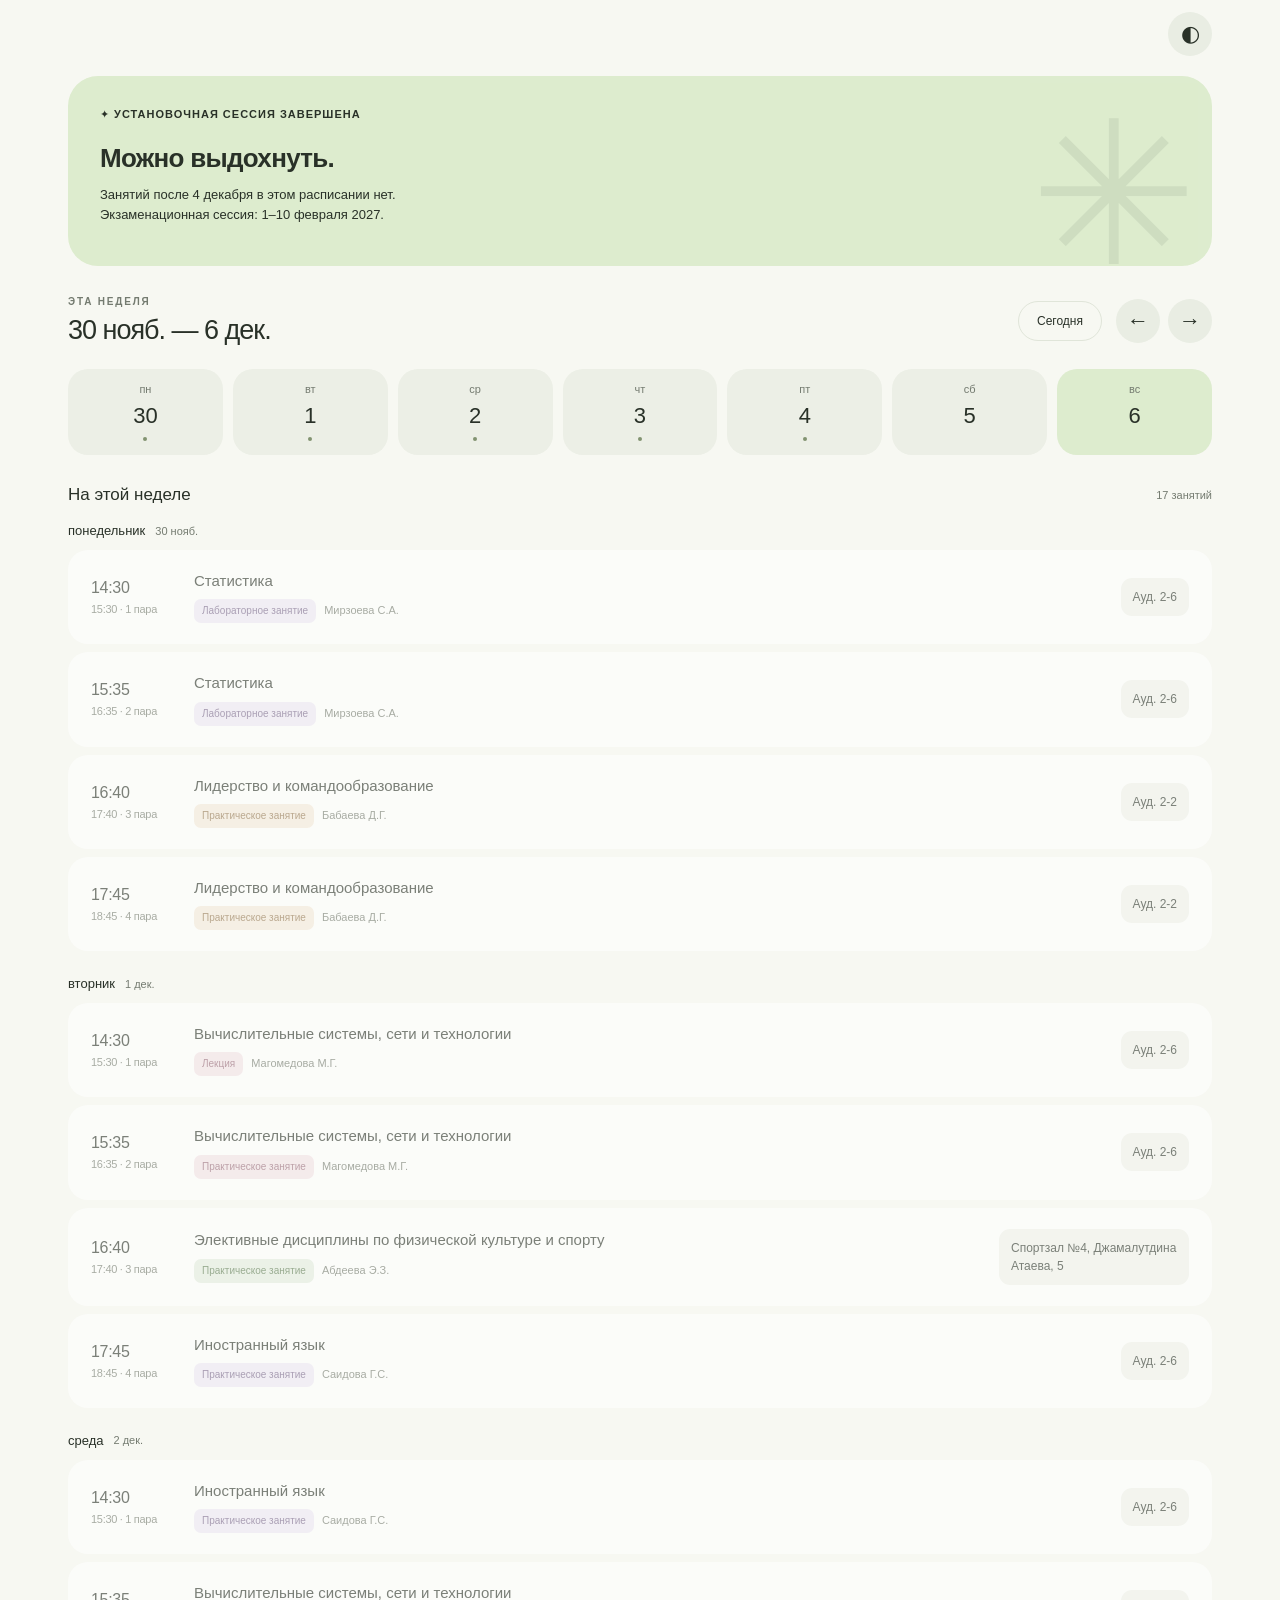
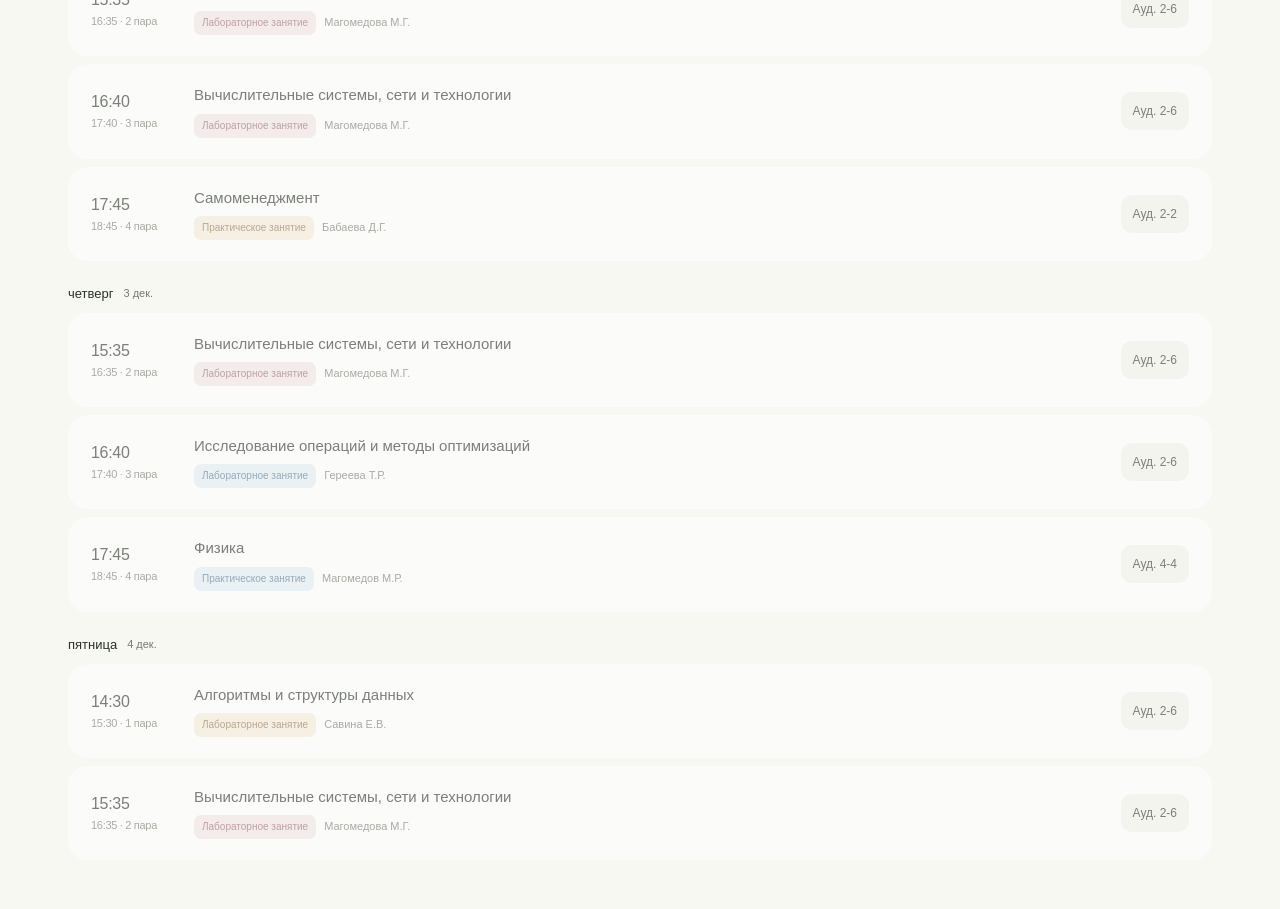
==== moi-pary.html @ 3364b8d0 "Add files via upload" ====
<!doctype html>
<html lang="ru"><head><meta charset="utf-8"><meta name="viewport" content="width=device-width, initial-scale=1"><meta name="theme-color" content="#e5eddb"><meta name="description" content="Расписание пар ДГУНХ — прикладная информатика, 2 курс"><title>Мои пары</title><style>
:root{font-family:Arial,Helvetica,sans-serif;color:#293128;background:#f7f8f2;font-synthesis:none;--surface:#fff;--muted:#747b70;--line:#e0e5d9;--green:#ddecce;--ink:#293128;--accent:#435d36}*{box-sizing:border-box}body{margin:0}button,a{-webkit-tap-highlight-color:transparent}button{font:inherit;cursor:pointer;border:0;color:inherit}button:focus-visible,a:focus-visible,summary:focus-visible{outline:3px solid #759b55;outline-offset:4px}a{color:inherit}.shell{max-width:1240px;padding:0 48px;margin:auto}header{height:105px;display:flex;align-items:center;justify-content:space-between;border-bottom:1px solid var(--line)}.brand{text-decoration:none;font-size:23px;font-weight:700;display:flex;gap:12px;align-items:center}.logo{display:grid;place-items:center;width:42px;height:42px;background:var(--green);border-radius:15px;font-size:29px}.icon{width:44px;height:44px;border-radius:50%;background:#e9ede3;font-size:22px;display:inline-grid;place-items:center}.intro{display:flex;justify-content:space-between;align-items:center;margin:50px 0 34px}.eyebrow{font-size:10px;letter-spacing:1.8px;font-weight:700;margin:0 0 15px;color:var(--muted)}h1{font-size:clamp(32px,4.3vw,54px);letter-spacing:-2.7px;margin:0;font-weight:500}h1 span{color:#819f64}.subtitle{color:var(--muted);font-size:14px;margin:15px 0 0}.semester{font-size:10px;letter-spacing:2px;border:1px solid var(--line);border-radius:50%;width:91px;height:91px;display:flex;flex-direction:column;justify-content:center;text-align:center;transform:rotate(9deg)}.semester strong{font-size:25px;letter-spacing:-1px;margin-top:4px}.overview{display:grid;grid-template-columns:1.65fr 1fr;gap:18px;margin-bottom:45px}.now{background:var(--green);padding:28px 32px;border-radius:30px;min-height:227px;position:relative;overflow:hidden}.now:after{content:'✳';position:absolute;right:14px;bottom:-45px;font-size:200px;opacity:.08;pointer-events:none}.status{display:inline-flex;align-items:center;gap:8px;font-size:11px;font-weight:bold;letter-spacing:1px}.dot{width:7px;height:7px;background:#476539;border-radius:50%;box-shadow:0 0 0 4px #47653915}.now h2{font-size:26px;line-height:1.25;max-width:85%;letter-spacing:-.7px;margin:20px 0 10px}.now p{font-size:13px;line-height:1.6;margin:0}.now .progress{height:4px;background:#47653920;border-radius:4px;margin-top:20px}.progress span{display:block;height:100%;background:#526d3e;border-radius:4px}.session{background:#ecefe6;padding:28px;border-radius:30px}.session h2{font-size:21px;letter-spacing:-.5px;margin:0 0 12px}.session p{font-size:13px;line-height:1.6;color:var(--muted)}.session a{display:flex;justify-content:space-between;font-size:12px;text-decoration:none;border-top:1px solid #d6dccf;padding-top:16px;margin-top:20px}.weekbar{display:flex;justify-content:space-between;align-items:center;margin-bottom:23px}.weekbar .eyebrow{margin-bottom:8px}.weekbar h2{font-size:27px;letter-spacing:-1px;margin:0;font-weight:500}.controls{display:flex;align-items:center;gap:8px}#today{background:transparent;border:1px solid var(--line);padding:12px 18px;border-radius:30px;font-size:12px;margin-right:6px}.weekdays{display:grid;grid-template-columns:repeat(7,1fr);gap:10px;margin-bottom:30px}.day-tab{background:#ecefe6;padding:14px 4px;border-radius:20px;display:flex;flex-direction:column;align-items:center;gap:8px;font-size:11px;color:var(--muted)}.day-tab strong{font-size:22px;color:var(--ink);font-weight:500}.day-tab.today{background:var(--green)}.day-tab.selected{outline:2px solid #7e9768;outline-offset:-2px}.day-tab i{width:4px;height:4px;border-radius:50%;background:#829371}.day-tab.empty i{opacity:0}.list-heading{display:flex;justify-content:space-between;align-items:center;margin:0 0 18px}.list-heading h3{font-size:17px;font-weight:500;margin:0}.list-heading span{font-size:11px;color:var(--muted)}.day-section{margin-bottom:25px;scroll-margin-top:20px}.day-title{display:flex;align-items:center;gap:10px;margin:0 0 12px;font-size:13px;font-weight:500}.day-title span{color:var(--muted);font-size:11px}.today-badge{background:var(--green);padding:4px 8px;border-radius:8px;color:var(--accent)!important}.lesson{display:grid;grid-template-columns:85px 1fr auto;gap:18px;align-items:center;padding:20px 22px;background:var(--surface);border-radius:20px;margin:8px 0;border:1px solid transparent}.lesson.active{border:2px solid #7b9a5b;background:#eaf2df}.time{font-size:16px;letter-spacing:-.3px}.time small{display:block;font-size:11px;color:var(--muted);margin-top:6px}.lesson h4{margin:0 0 8px;font-size:15px;line-height:1.35;font-weight:500}.meta{font-size:11px;color:var(--muted);line-height:1.6}.type{display:inline-block;background:#eee9f6;color:#78658c;padding:4px 8px;border-radius:7px;margin-right:8px;font-size:10px}.color-1 .type{background:#e3edf7;color:#557792}.color-2 .type{background:#f5eadb;color:#92744e}.color-3 .type{background:#e4eee1;color:#5c7a52}.color-4 .type{background:#f3e3e8;color:#976878}.room{font-size:12px;background:#f1f3ed;border-radius:11px;padding:10px 12px;max-width:190px;line-height:1.5}.active-tag{color:#476539;font-size:10px;font-weight:700;display:block;margin-top:7px}.past{opacity:.6}.empty-state{text-align:center;background:var(--surface);border-radius:24px;padding:45px 20px}.empty-state .symbol{font-size:45px;color:#879d71}.empty-state p{color:var(--muted);font-size:13px;line-height:1.7}.swipe-hint{text-align:center;font-size:10px;color:var(--muted);margin:30px 0}details{border-top:1px solid var(--line);padding:22px 0;font-size:12px;color:var(--muted);line-height:1.8}summary{cursor:pointer;color:var(--ink)}.bells{display:flex;flex-wrap:wrap;gap:10px;margin:20px 0}.bell{padding:8px 13px;background:#ecefe6;border-radius:12px}footer{border-top:1px solid var(--line);padding:24px 0 35px;display:flex;justify-content:space-between;font-size:10px;color:var(--muted)}.calendar{touch-action:pan-y}.schedule{animation:appear .22s ease}@keyframes appear{from{opacity:.4;transform:translateY(5px)}to{opacity:1;transform:none}}body.dark{--surface:#252b23;--muted:#acb5a5;--line:#394132;--green:#384d2d;--ink:#e1e9d9;--accent:#b7d79f;background:#1a2018;color:var(--ink)}.dark .session,.dark .day-tab,.dark .icon,.dark .bell{background:#2c3527}.dark .now h2,.dark .now p,.dark .status{color:#e1e9d9}.dark .lesson.active{background:#34472b}.dark .room{background:#343e2e}.dark .day-tab.today{background:var(--green)}@media(max-width:650px){.shell{padding:0 20px}header{height:79px}.brand{font-size:20px}.intro{margin:32px 0 25px}h1{font-size:34px;letter-spacing:-1.7px;max-width:270px}.eyebrow{font-size:8px;letter-spacing:1.2px}.subtitle{font-size:12px;line-height:1.6}.semester{display:none}.overview{grid-template-columns:1fr;margin-bottom:32px;gap:12px}.now{min-height:220px;padding:26px}.now h2{font-size:25px}.session{padding:20px 24px}.session h2{font-size:19px}.session p{display:none}.session a{margin-top:13px;padding-top:12px}.weekbar h2{font-size:22px}.controls{gap:5px}.icon{width:38px;height:38px}#today{padding:10px;font-size:11px;margin:0}.weekdays{gap:5px}.day-tab{border-radius:16px;padding:12px 0;font-size:10px}.day-tab strong{font-size:20px}.lesson{grid-template-columns:58px 1fr;gap:12px;padding:17px 14px;border-radius:18px;align-items:start}.time{font-size:14px;padding-top:2px}.lesson h4{font-size:14px}.room{grid-column:2;padding:0;background:transparent;font-size:11px;color:var(--muted);max-width:none;margin-top:-6px}.meta{font-size:10px}.type{margin-bottom:4px;font-size:9px}.list-heading h3{font-size:16px}.swipe-hint{font-size:9px}footer{display:block;line-height:2}footer span{display:block}}@media(prefers-reduced-motion:reduce){*{animation:none!important;scroll-behavior:auto!important}}


/* Compact schedule layout */
header{height:68px;justify-content:flex-end;border-bottom:0}main{padding-top:8px}.overview{grid-template-columns:1fr;margin-bottom:30px}.now{min-height:190px}.now h2{max-width:85%}details{margin-bottom:24px}@media(max-width:650px){header{height:58px}.now{min-height:190px}.overview{margin-bottom:28px}}

.overview{grid-template-columns:1.65fr 1fr}@media(max-width:650px){.overview{grid-template-columns:1fr}}
/* Keep the page background across the full viewport, including collapsed content. */
html{min-height:100%;background:#f7f8f2}body{min-height:100vh;min-height:100dvh}html:has(body.dark){background:#1a2018;color-scheme:dark}details:last-child{margin-bottom:0;padding-bottom:24px}

.session .bells{display:grid;grid-template-columns:1fr;gap:5px;margin:16px 0 0}.session .bell{padding:5px 0;background:transparent;border-radius:0;font-size:12px}.session p{margin-bottom:0}.calendar{padding-bottom:24px}@media(max-width:650px){.session .bells{grid-template-columns:repeat(2,minmax(0,1fr));gap:8px}.session p{display:block}.session .bell{font-size:11px}}

.overview{grid-template-columns:1fr}
/* Gentle motion and tactile feedback. */
body,.now,.session,.day-tab,.icon,.lesson,.room,.bell,#today{transition:background-color .3s ease,color .3s ease,border-color .25s ease,box-shadow .25s ease,opacity .2s ease,transform .2s ease}
button{transition:background-color .25s ease,transform .18s ease,box-shadow .25s ease}
button:active{transform:scale(.94)}
@media(hover:hover){.icon:hover,#today:hover{box-shadow:0 3px 12px #29312812;transform:translateY(-2px)}.day-tab:hover{transform:translateY(-3px)}.lesson:hover{transform:translateY(-2px);box-shadow:0 5px 20px #29312808}}
.schedule{animation:none;transition:opacity .13s ease,transform .13s ease}
.schedule.week-leave{opacity:0;transform:translateX(calc(var(--slide-from,24px) * -0.5))}
.schedule.week-enter{animation:week-arrive .32s cubic-bezier(.2,.7,.2,1) both}
@keyframes week-arrive{from{opacity:0;transform:translateX(var(--slide-from,24px))}to{opacity:1;transform:translateX(0)}}
.week-enter .lesson{animation:card-arrive .38s cubic-bezier(.2,.7,.2,1) both}.week-enter .lesson:nth-of-type(2){animation-delay:35ms}.week-enter .lesson:nth-of-type(3){animation-delay:65ms}.week-enter .lesson:nth-of-type(4){animation-delay:90ms}
@keyframes card-arrive{from{opacity:0;transform:translateY(8px)}to{opacity:1;transform:translateY(0)}}
@media(prefers-reduced-motion:reduce){*,*::before,*::after{animation:none!important;transition:none!important;scroll-behavior:auto!important}.schedule.week-leave{opacity:1;transform:none}}
</style></head>
<body><div class="shell"><header><button id="theme" class="icon" aria-label="Переключить тему">◐</button></header>
<main><section class="overview"><div id="now" class="now" aria-live="polite">Загружаем расписание…</div></section>
<section class="calendar" aria-label="Расписание на неделю"><div class="weekbar"><div><p class="eyebrow" id="week-label">ЭТА НЕДЕЛЯ</p><h2 id="range"></h2></div><div class="controls"><button id="today">Сегодня</button><button id="prev" class="icon" aria-label="Предыдущая неделя">←</button><button id="next" class="icon" aria-label="Следующая неделя">→</button></div></div><div id="weekdays" class="weekdays"></div><div class="list-heading"><h3>На этой неделе</h3><span id="count"></span></div><div id="schedule" class="schedule" aria-live="polite"></div></section>
</main></div><script id="schedule-data" type="application/json">{
  "title": "Прикладная информатика",
  "group": "1 группа · 2 курс",
  "institution": "ДГУНХ",
  "timezone": "Europe/Moscow",
  "startDate": "2026-11-05",
  "endDate": "2026-12-04",
  "examSession": {
    "start": "2027-02-01",
    "end": "2027-02-10",
    "note": "В PDF указан только период, расписание экзаменов отсутствует."
  },
  "notes": [
    "Аудитории двух лабораторных занятий 17 ноября не указаны в оригинале.",
    "Пустая строка 3-й пары 4 декабря не считается занятием."
  ],
  "bells": [
    {
      "pair": 0,
      "start": "13:25",
      "end": "14:25"
    },
    {
      "pair": 1,
      "start": "14:30",
      "end": "15:30"
    },
    {
      "pair": 2,
      "start": "15:35",
      "end": "16:35"
    },
    {
      "pair": 3,
      "start": "16:40",
      "end": "17:40"
    },
    {
      "pair": 4,
      "start": "17:45",
      "end": "18:45"
    }
  ],
  "lessons": [
    {
      "date": "2026-11-05",
      "pair": 1,
      "subject": "Иностранный язык",
      "teacher": "Саидова Г.С.",
      "room": "2-6",
      "type": "Практическое занятие",
      "color": 0
    },
    {
      "date": "2026-11-05",
      "pair": 2,
      "subject": "Исследование операций и методы оптимизаций",
      "teacher": "Гереева Т.Р.",
      "room": "2-6",
      "type": "Лекция",
      "color": 1
    },
    {
      "date": "2026-11-05",
      "pair": 3,
      "subject": "Исследование операций и методы оптимизаций",
      "teacher": "Гереева Т.Р.",
      "room": "2-6",
      "type": "Практическое занятие",
      "color": 1
    },
    {
      "date": "2026-11-06",
      "pair": 0,
      "subject": "Алгоритмы и структуры данных",
      "teacher": "Савина Е.В.",
      "room": "3-4",
      "type": "Лекция",
      "color": 2
    },
    {
      "date": "2026-11-06",
      "pair": 1,
      "subject": "Алгоритмы и структуры данных",
      "teacher": "Савина Е.В.",
      "room": "3-8",
      "type": "Лабораторное занятие",
      "color": 2
    },
    {
      "date": "2026-11-06",
      "pair": 2,
      "subject": "Технологии и методы программирования",
      "teacher": "Гебекова П.И.",
      "room": "2-6",
      "type": "Лекция",
      "color": 3
    },
    {
      "date": "2026-11-06",
      "pair": 3,
      "subject": "Технологии и методы программирования",
      "teacher": "Гебекова П.И.",
      "room": "2-6",
      "type": "Практическое занятие",
      "color": 3
    },
    {
      "date": "2026-11-07",
      "pair": 0,
      "subject": "Алгоритмы и структуры данных",
      "teacher": "Савина Е.В.",
      "room": "3-4",
      "type": "Лекция",
      "color": 2
    },
    {
      "date": "2026-11-07",
      "pair": 1,
      "subject": "Алгоритмы и структуры данных",
      "teacher": "Савина Е.В.",
      "room": "2-6",
      "type": "Лабораторное занятие",
      "color": 2
    },
    {
      "date": "2026-11-07",
      "pair": 2,
      "subject": "Программная инженерия",
      "teacher": "Кулибеков Н.А.",
      "room": "2-6",
      "type": "Лекция",
      "color": 4
    },
    {
      "date": "2026-11-07",
      "pair": 3,
      "subject": "Программная инженерия",
      "teacher": "Кулибеков Н.А.",
      "room": "2-6",
      "type": "Практическое занятие",
      "color": 4
    },
    {
      "date": "2026-11-09",
      "pair": 1,
      "subject": "Экономический анализ",
      "teacher": "Батырмурзаева З.М.",
      "room": "2-6",
      "type": "Лекция",
      "color": 0
    },
    {
      "date": "2026-11-09",
      "pair": 2,
      "subject": "Экономический анализ",
      "teacher": "Батырмурзаева З.М.",
      "room": "2-6",
      "type": "Практическое занятие",
      "color": 0
    },
    {
      "date": "2026-11-09",
      "pair": 3,
      "subject": "Операционные системы",
      "teacher": "Сагидулаева",
      "room": "2-6",
      "type": "Лекция",
      "color": 1
    },
    {
      "date": "2026-11-09",
      "pair": 4,
      "subject": "Лидерство и командообразование",
      "teacher": "Бабаева Д.Г.",
      "room": "2-2",
      "type": "Практическое занятие",
      "color": 2
    },
    {
      "date": "2026-11-10",
      "pair": 0,
      "subject": "Экономический анализ",
      "teacher": "Батырмурзаева З.М.",
      "room": "2-6",
      "type": "Лекция",
      "color": 0
    },
    {
      "date": "2026-11-10",
      "pair": 1,
      "subject": "Экономический анализ",
      "teacher": "Батырмурзаева З.М.",
      "room": "2-6",
      "type": "Лабораторное занятие",
      "color": 0
    },
    {
      "date": "2026-11-10",
      "pair": 2,
      "subject": "Операционные системы",
      "teacher": "Сагидулаева",
      "room": "2-6",
      "type": "Лекция",
      "color": 1
    },
    {
      "date": "2026-11-10",
      "pair": 3,
      "subject": "Операционные системы",
      "teacher": "Сагидулаева",
      "room": "2-6",
      "type": "Практическое занятие",
      "color": 1
    },
    {
      "date": "2026-11-11",
      "pair": 0,
      "subject": "Программирование на языке Python",
      "teacher": "Шихвеледова Т.А.",
      "room": "2-6",
      "type": "Лекция",
      "color": 3
    },
    {
      "date": "2026-11-11",
      "pair": 1,
      "subject": "Программирование на языке Python",
      "teacher": "Шихвеледова Т.А.",
      "room": "2-6",
      "type": "Практическое занятие",
      "color": 3
    },
    {
      "date": "2026-11-11",
      "pair": 2,
      "subject": "Вычислительные системы, сети и технологии",
      "teacher": "Магомедова М.Г.",
      "room": "2-6",
      "type": "Лекция",
      "color": 4
    },
    {
      "date": "2026-11-11",
      "pair": 3,
      "subject": "Вычислительные системы, сети и технологии",
      "teacher": "Магомедова М.Г.",
      "room": "2-6",
      "type": "Практическое занятие",
      "color": 4
    },
    {
      "date": "2026-11-12",
      "pair": 0,
      "subject": "Безопасность жизнедеятельности",
      "teacher": "Дагиров А.А.",
      "room": "2-9",
      "type": "Лекция",
      "color": 0
    },
    {
      "date": "2026-11-12",
      "pair": 1,
      "subject": "Безопасность жизнедеятельности",
      "teacher": "Дагиров А.А.",
      "room": "2-9",
      "type": "Практическое занятие",
      "color": 0
    },
    {
      "date": "2026-11-12",
      "pair": 2,
      "subject": "Исследование операций и методы оптимизаций",
      "teacher": "Гереева Т.Р.",
      "room": "2-6",
      "type": "Лекция",
      "color": 1
    },
    {
      "date": "2026-11-12",
      "pair": 3,
      "subject": "Исследование операций и методы оптимизаций",
      "teacher": "Гереева Т.Р.",
      "room": "2-6",
      "type": "Практическое занятие",
      "color": 1
    },
    {
      "date": "2026-11-13",
      "pair": 1,
      "subject": "Технологии и методы программирования",
      "teacher": "Гебекова П.И.",
      "room": "2-6",
      "type": "Лекция",
      "color": 3
    },
    {
      "date": "2026-11-13",
      "pair": 2,
      "subject": "Технологии и методы программирования",
      "teacher": "Гебекова П.И.",
      "room": "2-6",
      "type": "Практическое занятие",
      "color": 3
    },
    {
      "date": "2026-11-13",
      "pair": 3,
      "subject": "Иностранный язык",
      "teacher": "Саидова Г.С.",
      "room": "2-6",
      "type": "Практическое занятие",
      "color": 0
    },
    {
      "date": "2026-11-13",
      "pair": 4,
      "subject": "Физика",
      "teacher": "Магомедов М.Р.",
      "room": "4-4",
      "type": "Лекция",
      "color": 1
    },
    {
      "date": "2026-11-14",
      "pair": 1,
      "subject": "Самоменеджмент",
      "teacher": "Бабаева Д.Г.",
      "room": "2-2",
      "type": "Лекция",
      "color": 2
    },
    {
      "date": "2026-11-14",
      "pair": 2,
      "subject": "Программная инженерия",
      "teacher": "Кулибеков Н.А.",
      "room": "2-6",
      "type": "Лабораторное занятие",
      "color": 4
    },
    {
      "date": "2026-11-14",
      "pair": 3,
      "subject": "Программная инженерия",
      "teacher": "Кулибеков Н.А.",
      "room": "2-6",
      "type": "Лекция",
      "color": 4
    },
    {
      "date": "2026-11-14",
      "pair": 4,
      "subject": "Самоменеджмент",
      "teacher": "Бабаева Д.Г.",
      "room": "2-2",
      "type": "Практическое занятие",
      "color": 2
    },
    {
      "date": "2026-11-16",
      "pair": 0,
      "subject": "Лидерство и командообразование",
      "teacher": "Бабаева Д.Г.",
      "room": "2-2",
      "type": "Лекция",
      "color": 2
    },
    {
      "date": "2026-11-16",
      "pair": 1,
      "subject": "Операционные системы",
      "teacher": "Сагидулаева",
      "room": "2-6",
      "type": "Практическое занятие",
      "color": 1
    },
    {
      "date": "2026-11-16",
      "pair": 2,
      "subject": "Операционные системы",
      "teacher": "Сагидулаева",
      "room": "2-6",
      "type": "Лекция",
      "color": 1
    },
    {
      "date": "2026-11-16",
      "pair": 3,
      "subject": "Элективные дисциплины по физической культуре и спорту",
      "teacher": "Абдеева Э.З.",
      "room": "Спортзал №4, Джамалутдина Атаева, 5",
      "type": "Практическое занятие",
      "color": 3
    },
    {
      "date": "2026-11-17",
      "pair": 1,
      "subject": "Управление информационными системами",
      "teacher": "Сагидулаева",
      "room": null,
      "type": "Лабораторное занятие",
      "color": 4
    },
    {
      "date": "2026-11-17",
      "pair": 2,
      "subject": "Управление информационными системами",
      "teacher": "Сагидулаева",
      "room": null,
      "type": "Лабораторное занятие",
      "color": 4
    },
    {
      "date": "2026-11-17",
      "pair": 3,
      "subject": "Элективные дисциплины по физической культуре и спорту",
      "teacher": "Абдеева Э.З.",
      "room": "Спортзал №4, Джамалутдина Атаева, 5",
      "type": "Практическое занятие",
      "color": 3
    },
    {
      "date": "2026-11-18",
      "pair": 1,
      "subject": "Управление информационными системами",
      "teacher": "Сагидулаева",
      "room": "2-6",
      "type": "Практическое занятие",
      "color": 4
    },
    {
      "date": "2026-11-18",
      "pair": 2,
      "subject": "Безопасность жизнедеятельности",
      "teacher": "Дагиров А.А.",
      "room": "2-9",
      "type": "Лекция",
      "color": 0
    },
    {
      "date": "2026-11-18",
      "pair": 3,
      "subject": "Безопасность жизнедеятельности",
      "teacher": "Дагиров А.А.",
      "room": "2-9",
      "type": "Практическое занятие",
      "color": 0
    },
    {
      "date": "2026-11-18",
      "pair": 4,
      "subject": "Физика",
      "teacher": "Магомедов М.Р.",
      "room": "4-4",
      "type": "Практическое занятие",
      "color": 1
    },
    {
      "date": "2026-11-19",
      "pair": 0,
      "subject": "Программирование на языке Python",
      "teacher": "Шихвеледова Т.А.",
      "room": "2-6",
      "type": "Лабораторное занятие",
      "color": 3
    },
    {
      "date": "2026-11-19",
      "pair": 1,
      "subject": "Программирование на языке Python",
      "teacher": "Шихвеледова Т.А.",
      "room": "2-6",
      "type": "Лабораторное занятие",
      "color": 3
    },
    {
      "date": "2026-11-19",
      "pair": 2,
      "subject": "Исследование операций и методы оптимизаций",
      "teacher": "Гереева Т.Р.",
      "room": "2-6",
      "type": "Лекция",
      "color": 1
    },
    {
      "date": "2026-11-19",
      "pair": 3,
      "subject": "Исследование операций и методы оптимизаций",
      "teacher": "Гереева Т.Р.",
      "room": "2-6",
      "type": "Практическое занятие",
      "color": 1
    },
    {
      "date": "2026-11-20",
      "pair": 2,
      "subject": "Безопасность жизнедеятельности",
      "teacher": "Дагиров А.А.",
      "room": "2-9",
      "type": "Практическое занятие",
      "color": 0
    },
    {
      "date": "2026-11-20",
      "pair": 3,
      "subject": "Технологии и методы программирования",
      "teacher": "Гебекова П.И.",
      "room": "2-6",
      "type": "Лабораторное занятие",
      "color": 3
    },
    {
      "date": "2026-11-20",
      "pair": 4,
      "subject": "Физика",
      "teacher": "Магомедов М.Р.",
      "room": "4-4",
      "type": "Лекция",
      "color": 1
    },
    {
      "date": "2026-11-21",
      "pair": 0,
      "subject": "Лидерство и командообразование",
      "teacher": "Бабаева Д.Г.",
      "room": "2-2",
      "type": "Лекция",
      "color": 2
    },
    {
      "date": "2026-11-21",
      "pair": 1,
      "subject": "Лидерство и командообразование",
      "teacher": "Бабаева Д.Г.",
      "room": "2-2",
      "type": "Практическое занятие",
      "color": 2
    },
    {
      "date": "2026-11-21",
      "pair": 2,
      "subject": "Программная инженерия",
      "teacher": "Кулибеков Н.А.",
      "room": "2-6",
      "type": "Лекция",
      "color": 4
    },
    {
      "date": "2026-11-21",
      "pair": 3,
      "subject": "Программная инженерия",
      "teacher": "Кулибеков Н.А.",
      "room": "2-6",
      "type": "Лабораторное занятие",
      "color": 4
    },
    {
      "date": "2026-11-23",
      "pair": 1,
      "subject": "Статистика",
      "teacher": "Мирзоева С.А.",
      "room": "2-6",
      "type": "Лекция",
      "color": 0
    },
    {
      "date": "2026-11-23",
      "pair": 2,
      "subject": "Статистика",
      "teacher": "Мирзоева С.А.",
      "room": "2-6",
      "type": "Практическое занятие",
      "color": 0
    },
    {
      "date": "2026-11-23",
      "pair": 3,
      "subject": "Управление информационными системами",
      "teacher": "Сагидулаева",
      "room": "2-6",
      "type": "Лекция",
      "color": 4
    },
    {
      "date": "2026-11-23",
      "pair": 4,
      "subject": "Самоменеджмент",
      "teacher": "Бабаева Д.Г.",
      "room": "2-2",
      "type": "Практическое занятие",
      "color": 2
    },
    {
      "date": "2026-11-24",
      "pair": 1,
      "subject": "Вычислительные системы, сети и технологии",
      "teacher": "Магомедова М.Г.",
      "room": "2-6",
      "type": "Практическое занятие",
      "color": 4
    },
    {
      "date": "2026-11-24",
      "pair": 2,
      "subject": "Управление информационными системами",
      "teacher": "Сагидулаева",
      "room": "2-6",
      "type": "Лекция",
      "color": 4
    },
    {
      "date": "2026-11-24",
      "pair": 3,
      "subject": "Управление информационными системами",
      "teacher": "Сагидулаева",
      "room": "2-6",
      "type": "Практическое занятие",
      "color": 4
    },
    {
      "date": "2026-11-25",
      "pair": 0,
      "subject": "Операционные системы",
      "teacher": "Сагидулаева",
      "room": "2-6",
      "type": "Лабораторное занятие",
      "color": 1
    },
    {
      "date": "2026-11-25",
      "pair": 1,
      "subject": "Операционные системы",
      "teacher": "Сагидулаева",
      "room": "2-6",
      "type": "Лабораторное занятие",
      "color": 1
    },
    {
      "date": "2026-11-25",
      "pair": 2,
      "subject": "Вычислительные системы, сети и технологии",
      "teacher": "Магомедова М.Г.",
      "room": "2-6",
      "type": "Лекция",
      "color": 4
    },
    {
      "date": "2026-11-25",
      "pair": 3,
      "subject": "Вычислительные системы, сети и технологии",
      "teacher": "Магомедова М.Г.",
      "room": "2-6",
      "type": "Практическое занятие",
      "color": 4
    },
    {
      "date": "2026-11-26",
      "pair": 2,
      "subject": "Исследование операций и методы оптимизаций",
      "teacher": "Гереева Т.Р.",
      "room": "2-6",
      "type": "Лабораторное занятие",
      "color": 1
    },
    {
      "date": "2026-11-26",
      "pair": 3,
      "subject": "Исследование операций и методы оптимизаций",
      "teacher": "Гереева Т.Р.",
      "room": "2-6",
      "type": "Лабораторное занятие",
      "color": 1
    },
    {
      "date": "2026-11-26",
      "pair": 4,
      "subject": "Вычислительные системы, сети и технологии",
      "teacher": "Магомедова М.Г.",
      "room": "2-6",
      "type": "Практическое занятие",
      "color": 4
    },
    {
      "date": "2026-11-27",
      "pair": 1,
      "subject": "Технологии и методы программирования",
      "teacher": "Гебекова П.И.",
      "room": "2-6",
      "type": "Лабораторное занятие",
      "color": 3
    },
    {
      "date": "2026-11-27",
      "pair": 2,
      "subject": "Вычислительные системы, сети и технологии",
      "teacher": "Магомедова М.Г.",
      "room": "2-6",
      "type": "Практическое занятие",
      "color": 4
    },
    {
      "date": "2026-11-27",
      "pair": 3,
      "subject": "Вычислительные системы, сети и технологии",
      "teacher": "Магомедова М.Г.",
      "room": "2-6",
      "type": "Лабораторное занятие",
      "color": 4
    },
    {
      "date": "2026-11-28",
      "pair": 0,
      "subject": "Самоменеджмент",
      "teacher": "Бабаева Д.Г.",
      "room": "2-2",
      "type": "Лекция",
      "color": 2
    },
    {
      "date": "2026-11-28",
      "pair": 1,
      "subject": "Самоменеджмент",
      "teacher": "Бабаева Д.Г.",
      "room": "2-2",
      "type": "Практическое занятие",
      "color": 2
    },
    {
      "date": "2026-11-28",
      "pair": 2,
      "subject": "Иностранный язык",
      "teacher": "Саидова Г.С.",
      "room": "2-6",
      "type": "Практическое занятие",
      "color": 0
    },
    {
      "date": "2026-11-28",
      "pair": 3,
      "subject": "Иностранный язык",
      "teacher": "Саидова Г.С.",
      "room": "2-6",
      "type": "Практическое занятие",
      "color": 0
    },
    {
      "date": "2026-11-30",
      "pair": 1,
      "subject": "Статистика",
      "teacher": "Мирзоева С.А.",
      "room": "2-6",
      "type": "Лабораторное занятие",
      "color": 0
    },
    {
      "date": "2026-11-30",
      "pair": 2,
      "subject": "Статистика",
      "teacher": "Мирзоева С.А.",
      "room": "2-6",
      "type": "Лабораторное занятие",
      "color": 0
    },
    {
      "date": "2026-11-30",
      "pair": 3,
      "subject": "Лидерство и командообразование",
      "teacher": "Бабаева Д.Г.",
      "room": "2-2",
      "type": "Практическое занятие",
      "color": 2
    },
    {
      "date": "2026-11-30",
      "pair": 4,
      "subject": "Лидерство и командообразование",
      "teacher": "Бабаева Д.Г.",
      "room": "2-2",
      "type": "Практическое занятие",
      "color": 2
    },
    {
      "date": "2026-12-01",
      "pair": 1,
      "subject": "Вычислительные системы, сети и технологии",
      "teacher": "Магомедова М.Г.",
      "room": "2-6",
      "type": "Лекция",
      "color": 4
    },
    {
      "date": "2026-12-01",
      "pair": 2,
      "subject": "Вычислительные системы, сети и технологии",
      "teacher": "Магомедова М.Г.",
      "room": "2-6",
      "type": "Практическое занятие",
      "color": 4
    },
    {
      "date": "2026-12-01",
      "pair": 3,
      "subject": "Элективные дисциплины по физической культуре и спорту",
      "teacher": "Абдеева Э.З.",
      "room": "Спортзал №4, Джамалутдина Атаева, 5",
      "type": "Практическое занятие",
      "color": 3
    },
    {
      "date": "2026-12-01",
      "pair": 4,
      "subject": "Иностранный язык",
      "teacher": "Саидова Г.С.",
      "room": "2-6",
      "type": "Практическое занятие",
      "color": 0
    },
    {
      "date": "2026-12-02",
      "pair": 1,
      "subject": "Иностранный язык",
      "teacher": "Саидова Г.С.",
      "room": "2-6",
      "type": "Практическое занятие",
      "color": 0
    },
    {
      "date": "2026-12-02",
      "pair": 2,
      "subject": "Вычислительные системы, сети и технологии",
      "teacher": "Магомедова М.Г.",
      "room": "2-6",
      "type": "Лабораторное занятие",
      "color": 4
    },
    {
      "date": "2026-12-02",
      "pair": 3,
      "subject": "Вычислительные системы, сети и технологии",
      "teacher": "Магомедова М.Г.",
      "room": "2-6",
      "type": "Лабораторное занятие",
      "color": 4
    },
    {
      "date": "2026-12-02",
      "pair": 4,
      "subject": "Самоменеджмент",
      "teacher": "Бабаева Д.Г.",
      "room": "2-2",
      "type": "Практическое занятие",
      "color": 2
    },
    {
      "date": "2026-12-03",
      "pair": 2,
      "subject": "Вычислительные системы, сети и технологии",
      "teacher": "Магомедова М.Г.",
      "room": "2-6",
      "type": "Лабораторное занятие",
      "color": 4
    },
    {
      "date": "2026-12-03",
      "pair": 3,
      "subject": "Исследование операций и методы оптимизаций",
      "teacher": "Гереева Т.Р.",
      "room": "2-6",
      "type": "Лабораторное занятие",
      "color": 1
    },
    {
      "date": "2026-12-03",
      "pair": 4,
      "subject": "Физика",
      "teacher": "Магомедов М.Р.",
      "room": "4-4",
      "type": "Практическое занятие",
      "color": 1
    },
    {
      "date": "2026-12-04",
      "pair": 1,
      "subject": "Алгоритмы и структуры данных",
      "teacher": "Савина Е.В.",
      "room": "2-6",
      "type": "Лабораторное занятие",
      "color": 2
    },
    {
      "date": "2026-12-04",
      "pair": 2,
      "subject": "Вычислительные системы, сети и технологии",
      "teacher": "Магомедова М.Г.",
      "room": "2-6",
      "type": "Лабораторное занятие",
      "color": 4
    }
  ]
}
</script><script>const key = d => `${d.getFullYear()}-${String(d.getMonth()+1).padStart(2,'0')}-${String(d.getDate()).padStart(2,'0')}`;
const date = s => new Date(`${s}T12:00:00`);
function monday(d){const x=new Date(d);x.setHours(12,0,0,0);x.setDate(x.getDate()-((x.getDay()+6)%7));return x;}
function addDays(d,n){const x=new Date(d);x.setDate(x.getDate()+n);return x;}
function moscowNow(now=new Date()){const p=Object.fromEntries(new Intl.DateTimeFormat('en-CA',{timeZone:'Europe/Moscow',year:'numeric',month:'2-digit',day:'2-digit',hour:'2-digit',minute:'2-digit',hourCycle:'h23'}).formatToParts(now).map(p=>[p.type,p.value]));return {day:`${p.year}-${p.month}-${p.day}`,minutes:+p.hour*60 + +p.minute};}
const minutes = s => {const [h,m]=s.split(':').map(Number);return h*60+m;};
function currentState(data,now){const today=data.lessons.filter(l=>l.date===now.day);const active=today.find(l=>now.minutes>=minutes(data.bells[l.pair].start)&&now.minutes<minutes(data.bells[l.pair].end));const next=data.lessons.find(l=>l.date>now.day||(l.date===now.day&&minutes(data.bells[l.pair].start)>now.minutes));return {active,next};}

const $=s=>document.querySelector(s);
let data,week=monday(date(moscowNow().day)),selected=null;
const format=(d,opts)=>new Intl.DateTimeFormat('ru-RU',opts).format(d);
const short=d=>format(d,{day:'numeric',month:'short'}).replace(' г.','');
const esc=s=>String(s??'').replace(/[&<>"']/g,c=>({'&':'&amp;','<':'&lt;','>':'&gt;','"':'&quot;',"'":'&#39;'}[c]));
function renderNow(){const now=moscowNow(),{active,next}=currentState(data,now);let html;
 if(active){const bell=data.bells[active.pair],left=minutes(bell.end)-now.minutes;html=`<div class="status"><i class="dot"></i> СЕЙЧАС · ${active.pair} ПАРА</div><h2>${esc(active.subject)}</h2><p>${esc(active.room?`Ауд. ${active.room}`:'Аудитория не указана')} · ${bell.start}–${bell.end}<br>До конца ${left} мин.</p><div class="progress"><span style="width:${(60-left)/60*100}%"></span></div>`;}
 else if(next){const bell=data.bells[next.pair],same=next.date===now.day;html=`<div class="status"><i class="dot"></i> ${same?'СЛЕДУЮЩАЯ ПАРА':'БЛИЖАЙШЕЕ ЗАНЯТИЕ'}</div><h2>${esc(next.subject)}</h2><p>${same?`Через ${minutes(bell.start)-now.minutes} мин.`:short(date(next.date))} · ${bell.start}–${bell.end}<br>${esc(next.room?`Ауд. ${next.room}`:'Аудитория не указана')}</p>`;}
 else html='<div class="status">✦ УСТАНОВОЧНАЯ СЕССИЯ ЗАВЕРШЕНА</div><h2>Можно выдохнуть.</h2><p>Занятий после 4 декабря в этом расписании нет.<br>Экзаменационная сессия: 1–10 февраля 2027.</p>';
 $('#now').innerHTML=html;
}
function render(){const now=moscowNow(),end=addDays(week,6),weekKey=key(week),current=key(monday(date(now.day))),items=data.lessons.filter(l=>l.date>=weekKey&&l.date<=key(end));
 $('#range').textContent=`${short(week)} — ${short(end)}`;
 $('#week-label').textContent=weekKey===current?'ЭТА НЕДЕЛЯ':`${week.getFullYear()} · ${weekKey<current?'ПРОШЕДШАЯ НЕДЕЛЯ':'СЛЕДУЮЩИЕ НЕДЕЛИ'}`;
 $('#count').textContent=`${items.length} ${items.length%10===1&&items.length%100!==11?'занятие':items.length%10>=2&&items.length%10<=4&&!(items.length%100>=12&&items.length%100<=14)?'занятия':'занятий'}`;
 $('#weekdays').innerHTML=Array.from({length:7},(_,i)=>{const d=addDays(week,i),k=key(d);return `<button class="day-tab ${k===now.day?'today':''} ${selected===k?'selected':''} ${items.some(l=>l.date===k)?'':'empty'}" data-day="${k}" aria-label="${format(d,{weekday:'long',day:'numeric',month:'long'})}" aria-pressed="${selected===k}">${format(d,{weekday:'short'})}<strong>${d.getDate()}</strong><i></i></button>`;}).join('');
 const visible=selected?items.filter(l=>l.date===selected):items;
 if(!visible.length){const outside=key(end)<data.startDate||weekKey>data.endDate;$('#schedule').innerHTML=`<div class="empty-state"><div class="symbol">✳</div><h3>${outside?'Здесь пока нет расписания':selected?'День без пар':'Неделя без пар'}</h3><p>${outside?'В файле есть занятия с 5 ноября по 4 декабря 2026.':'Можно отдохнуть и заняться своими делами.'}</p>${outside?'<button id="session-jump" class="icon" aria-label="К началу сессии">↗</button>':''}</div>`;$('#session-jump')?.addEventListener('click',()=>{week=monday(date(data.startDate));selected=null;render();});}
 else $('#schedule').innerHTML=[...new Set(visible.map(l=>l.date))].map(day=>`<section class="day-section" id="day-${day}"><h3 class="day-title">${format(date(day),{weekday:'long'})}<span>${short(date(day))}</span>${day===now.day?'<span class="today-badge">Сегодня</span>':''}</h3>${visible.filter(l=>l.date===day).map(l=>{const b=data.bells[l.pair],active=day===now.day&&now.minutes>=minutes(b.start)&&now.minutes<minutes(b.end),past=day<now.day||(day===now.day&&now.minutes>=minutes(b.end));return `<article class="lesson color-${l.color} ${active?'active':past?'past':''}" ${active?'aria-current="true"':''}><div class="time">${b.start}<small>${b.end} · ${l.pair} пара</small></div><div><h4>${esc(l.subject)}</h4><div class="meta"><span class="type">${esc(l.type)}</span>${esc(l.teacher)}</div>${active?'<span class="active-tag">● ИДЁТ СЕЙЧАС</span>':''}</div><div class="room">${esc(l.room?(/Спортзал/.test(l.room)?l.room:`Ауд. ${l.room}`):'Аудитория не указана')}</div></article>`;}).join('')}</section>`).join('');
 document.querySelectorAll('[data-day]').forEach(b=>b.addEventListener('click',()=>{selected=selected===b.dataset.day?null:b.dataset.day;render();}));
 renderNow();
}
let weekTransition;
function move(n){
 clearTimeout(weekTransition);
 const list=$('#schedule');
 list.classList.remove('week-enter');
 list.style.setProperty('--slide-from',n>0?'24px':'-24px');
 list.classList.add('week-leave');
 weekTransition=setTimeout(()=>{
  week=addDays(week,n*7);selected=null;render();
  list.classList.remove('week-leave');
  list.classList.add('week-enter');
 },matchMedia('(prefers-reduced-motion: reduce)').matches?0:130);
}
$('#prev').onclick=()=>move(-1);$('#next').onclick=()=>move(1);$('#today').onclick=()=>{week=monday(date(moscowNow().day));selected=null;render();};
let touch;
$('.calendar').addEventListener('touchstart',e=>{if(e.touches.length===1)touch={x:e.touches[0].clientX,y:e.touches[0].clientY};},{passive:true});
$('.calendar').addEventListener('touchend',e=>{if(!touch)return;const dx=e.changedTouches[0].clientX-touch.x,dy=e.changedTouches[0].clientY-touch.y;if(Math.abs(dx)>65&&Math.abs(dx)>Math.abs(dy)*1.5)move(dx<0?1:-1);touch=null;},{passive:true});
document.addEventListener('keydown',e=>{if(/INPUT|TEXTAREA|SELECT/.test(e.target.tagName))return;if(e.key==='ArrowLeft')move(-1);if(e.key==='ArrowRight')move(1);});
try{document.body.classList.toggle('dark',localStorage.getItem('theme')==='dark');}catch{}
$('#theme').onclick=()=>{document.body.classList.toggle('dark');try{localStorage.setItem('theme',document.body.classList.contains('dark')?'dark':'light');}catch{}};

function loadData(value){
 if(!value || !Array.isArray(value.lessons) || !Array.isArray(value.bells) || value.bells.length!==5) throw new Error('Неверный формат расписания');
 for(const l of value.lessons){if(!/^\d{4}-\d{2}-\d{2}$/.test(l.date)||!Number.isInteger(l.pair)||!value.bells[l.pair]||typeof l.subject!=='string')throw new Error('Некорректное занятие');}
 for(const b of value.bells){if(!/^\d{2}:\d{2}$/.test(b.start)||!/^\d{2}:\d{2}$/.test(b.end))throw new Error('Некорректное время');}
 data=value;
 render();
}
(async()=>{
 try{
  let value=JSON.parse($('#schedule-data').textContent);
  if(location.protocol!=='file:'){try{const r=await fetch('./schedule.json');if(r.ok)value=await r.json();}catch{}}
  loadData(value);setInterval(()=>{if(data)render();},30000);
 }catch(e){$('#now').textContent='Не удалось прочитать расписание. Обновите страницу.';}
})();
</script></body></html>
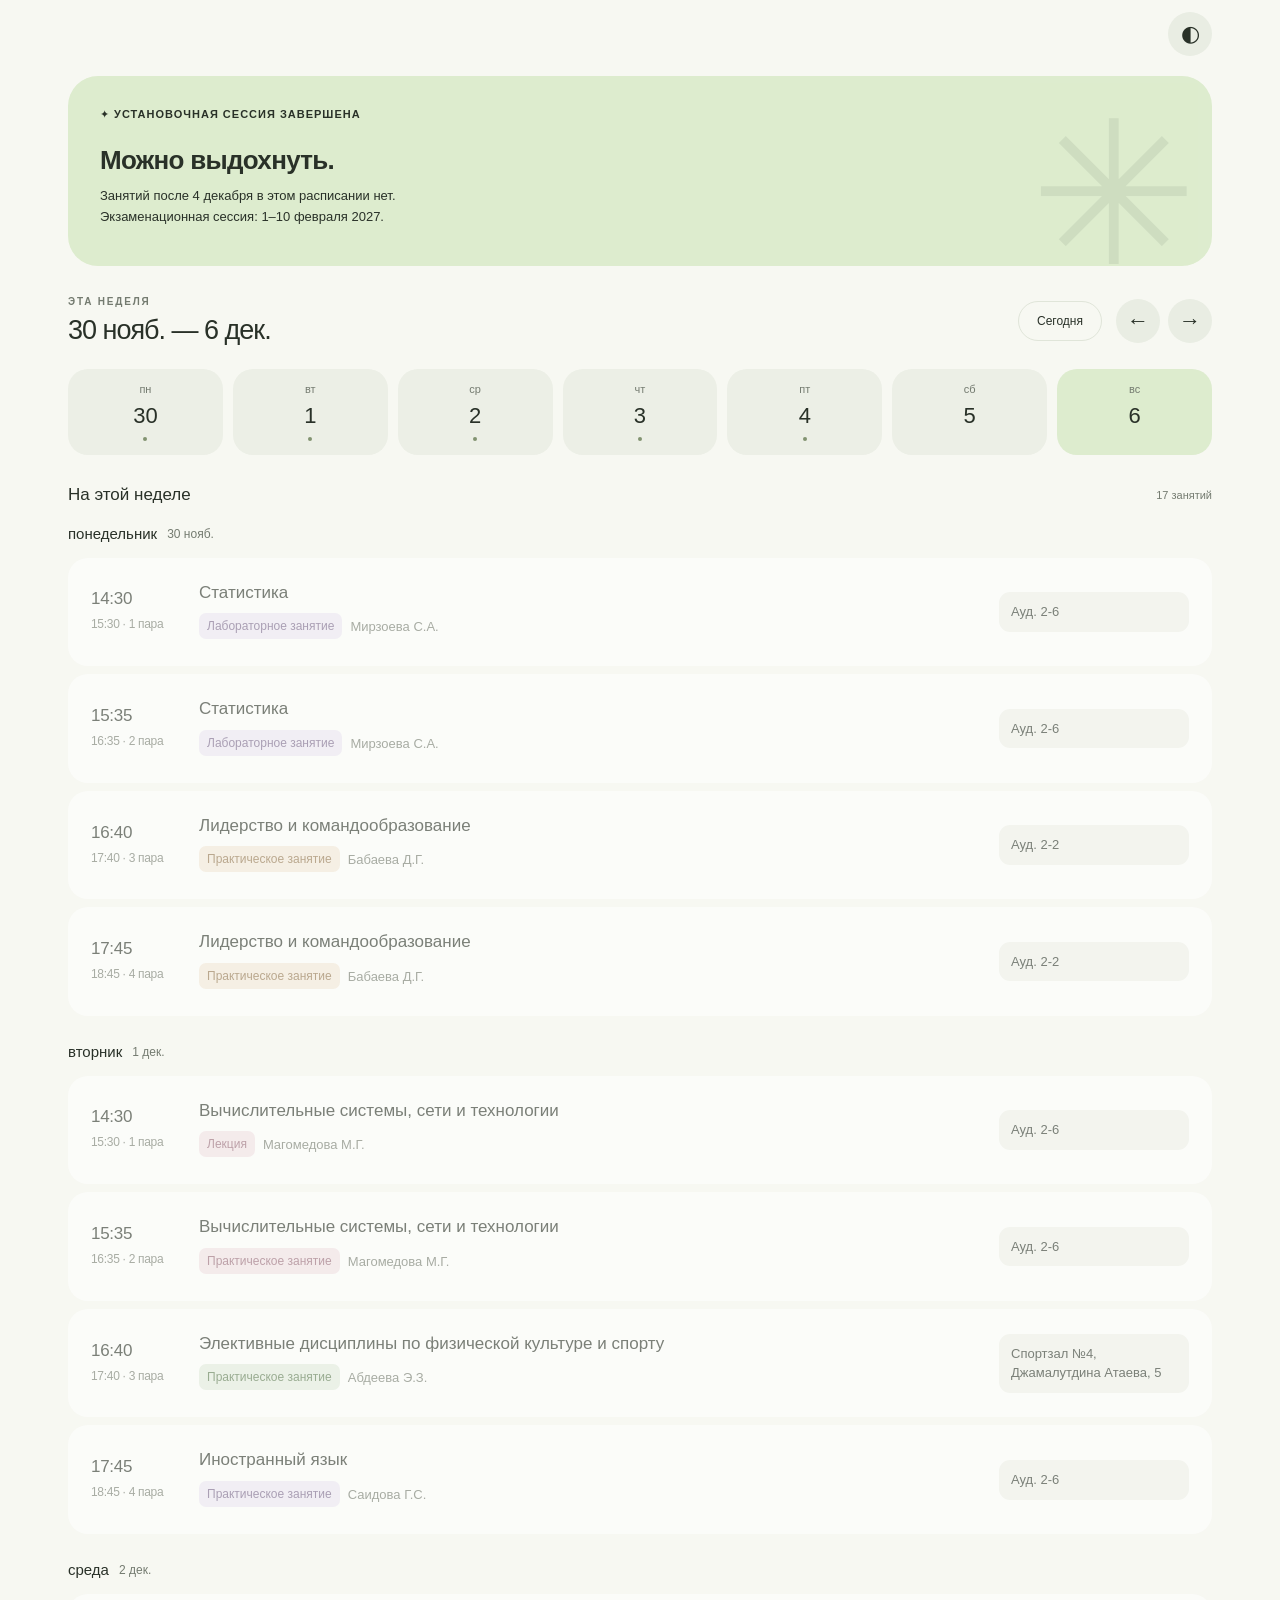
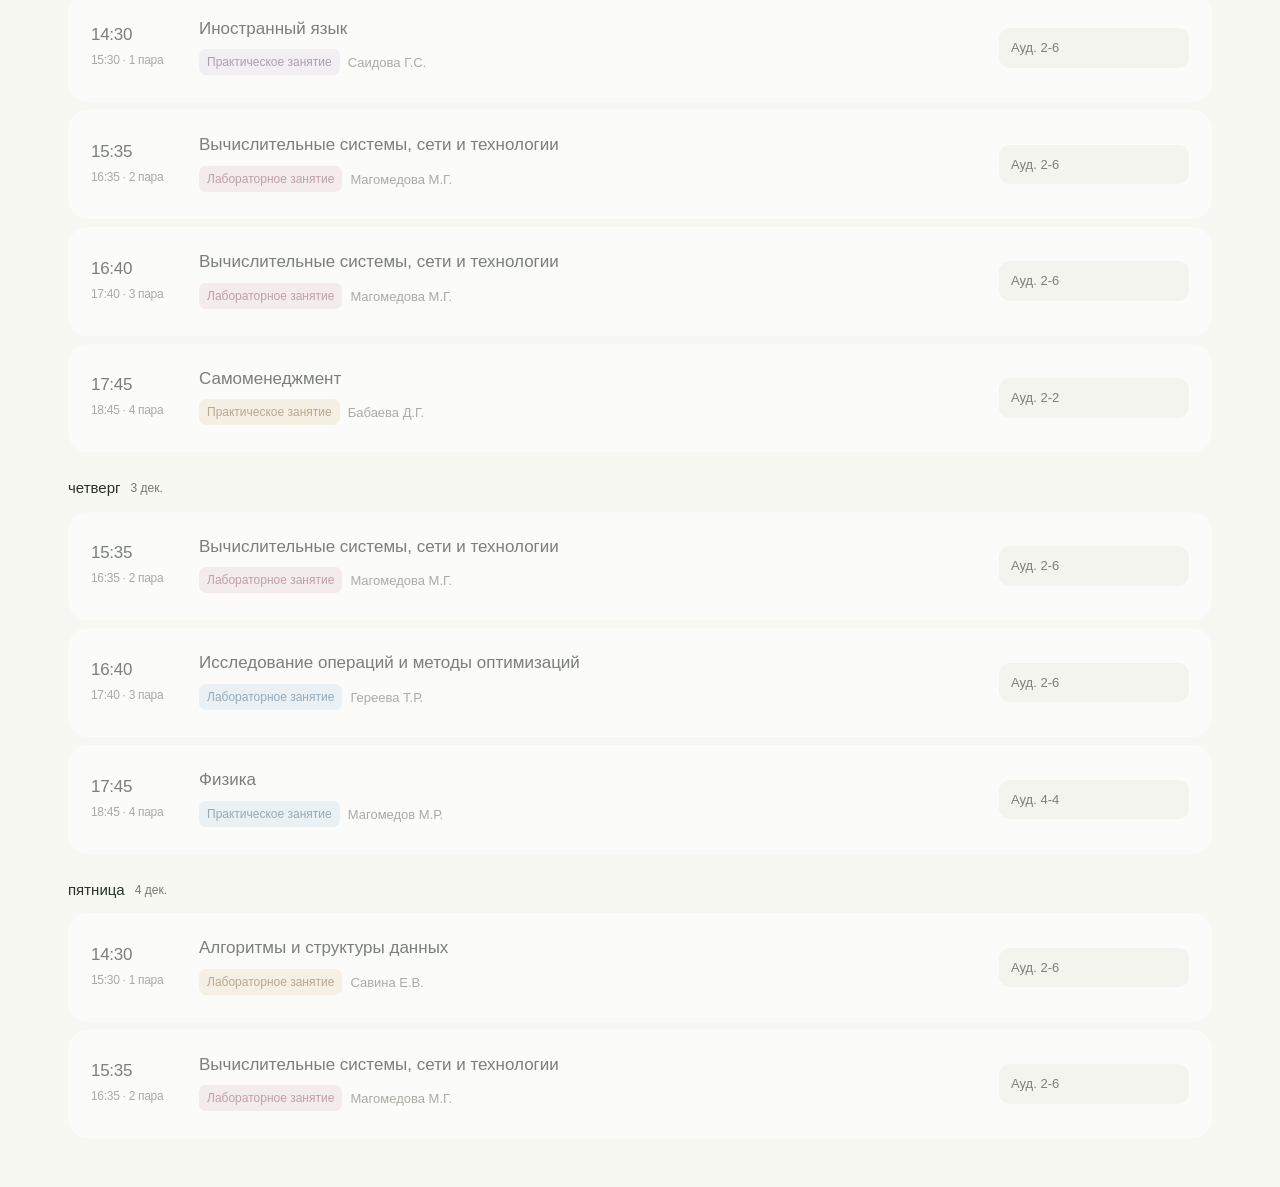
==== commit a2c50f42: "Add files via upload" ====
--- a/moi-pary.html
+++ b/moi-pary.html
@@ -25,6 +25,13 @@
 .week-enter .lesson{animation:card-arrive .38s cubic-bezier(.2,.7,.2,1) both}.week-enter .lesson:nth-of-type(2){animation-delay:35ms}.week-enter .lesson:nth-of-type(3){animation-delay:65ms}.week-enter .lesson:nth-of-type(4){animation-delay:90ms}
 @keyframes card-arrive{from{opacity:0;transform:translateY(8px)}to{opacity:1;transform:translateY(0)}}
 @media(prefers-reduced-motion:reduce){*,*::before,*::after{animation:none!important;transition:none!important;scroll-behavior:auto!important}.schedule.week-leave{opacity:1;transform:none}}
+/* Readable text and safe wrapping on narrow screens. */
+.shell,.calendar,.overview,.weekbar,.weekbar>div,.lesson>div{min-width:0}
+.weekbar{gap:16px;flex-wrap:wrap}.controls{flex-shrink:0}.weekdays{grid-template-columns:repeat(7,minmax(0,1fr))}
+.lesson{grid-template-columns:90px minmax(0,1fr) minmax(0,190px);padding:22px;gap:18px}
+.lesson h4{font-size:17px;line-height:1.45;overflow-wrap:anywhere}.meta{font-size:13px;line-height:1.7;overflow-wrap:anywhere}.type{font-size:12px;line-height:1.5;max-width:100%;white-space:normal;overflow-wrap:anywhere;vertical-align:middle;margin-bottom:4px}.room{font-size:13px;overflow-wrap:anywhere}.time{font-size:17px}.time small{font-size:12px;line-height:1.6}.day-title{font-size:15px;flex-wrap:wrap;line-height:1.5}.day-title span{font-size:12px}.now h2,.now p,.status{overflow-wrap:anywhere}.status{line-height:1.6}.now h2{max-width:100%}.now:after{z-index:0}.now>*{position:relative;z-index:1}.active-tag[hidden]{display:none}.active-tag{line-height:1.6}
+@media(max-width:650px){.shell{padding:0 16px}.lesson{grid-template-columns:64px minmax(0,1fr);padding:18px 16px;gap:12px}.lesson h4{font-size:16px;line-height:1.45}.meta{font-size:12px}.type{font-size:11px}.time{font-size:16px}.time small{font-size:11px;white-space:normal}.room{grid-column:2;font-size:12px;max-width:100%;margin-top:0;padding:0}.now{padding:24px}.now h2{font-size:24px}.now p{font-size:14px}.weekbar h2{font-size:22px;line-height:1.3}.weekbar{gap:14px}.controls{margin-left:auto}.list-heading{gap:12px}.list-heading span{font-size:12px}.day-tab{min-width:0}.day-tab strong{font-size:21px}}
+@media(max-width:360px){.weekbar>div:first-child{flex-basis:100%}.controls{width:100%;justify-content:flex-end}.lesson{grid-template-columns:58px minmax(0,1fr);padding:16px 12px;gap:10px}.shell{padding:0 12px}}
 </style></head>
 <body><div class="shell"><header><button id="theme" class="icon" aria-label="Переключить тему">◐</button></header>
 <main><section class="overview"><div id="now" class="now" aria-live="polite">Загружаем расписание…</div></section>
@@ -947,7 +954,7 @@
  if(active){const bell=data.bells[active.pair],left=minutes(bell.end)-now.minutes;html=`<div class="status"><i class="dot"></i> СЕЙЧАС · ${active.pair} ПАРА</div><h2>${esc(active.subject)}</h2><p>${esc(active.room?`Ауд. ${active.room}`:'Аудитория не указана')} · ${bell.start}–${bell.end}<br>До конца ${left} мин.</p><div class="progress"><span style="width:${(60-left)/60*100}%"></span></div>`;}
  else if(next){const bell=data.bells[next.pair],same=next.date===now.day;html=`<div class="status"><i class="dot"></i> ${same?'СЛЕДУЮЩАЯ ПАРА':'БЛИЖАЙШЕЕ ЗАНЯТИЕ'}</div><h2>${esc(next.subject)}</h2><p>${same?`Через ${minutes(bell.start)-now.minutes} мин.`:short(date(next.date))} · ${bell.start}–${bell.end}<br>${esc(next.room?`Ауд. ${next.room}`:'Аудитория не указана')}</p>`;}
  else html='<div class="status">✦ УСТАНОВОЧНАЯ СЕССИЯ ЗАВЕРШЕНА</div><h2>Можно выдохнуть.</h2><p>Занятий после 4 декабря в этом расписании нет.<br>Экзаменационная сессия: 1–10 февраля 2027.</p>';
- $('#now').innerHTML=html;
+ if($('#now').innerHTML!==html)$('#now').innerHTML=html;
 }
 function render(){const now=moscowNow(),end=addDays(week,6),weekKey=key(week),current=key(monday(date(now.day))),items=data.lessons.filter(l=>l.date>=weekKey&&l.date<=key(end));
  $('#range').textContent=`${short(week)} — ${short(end)}`;
@@ -956,7 +963,7 @@
  $('#weekdays').innerHTML=Array.from({length:7},(_,i)=>{const d=addDays(week,i),k=key(d);return `<button class="day-tab ${k===now.day?'today':''} ${selected===k?'selected':''} ${items.some(l=>l.date===k)?'':'empty'}" data-day="${k}" aria-label="${format(d,{weekday:'long',day:'numeric',month:'long'})}" aria-pressed="${selected===k}">${format(d,{weekday:'short'})}<strong>${d.getDate()}</strong><i></i></button>`;}).join('');
  const visible=selected?items.filter(l=>l.date===selected):items;
  if(!visible.length){const outside=key(end)<data.startDate||weekKey>data.endDate;$('#schedule').innerHTML=`<div class="empty-state"><div class="symbol">✳</div><h3>${outside?'Здесь пока нет расписания':selected?'День без пар':'Неделя без пар'}</h3><p>${outside?'В файле есть занятия с 5 ноября по 4 декабря 2026.':'Можно отдохнуть и заняться своими делами.'}</p>${outside?'<button id="session-jump" class="icon" aria-label="К началу сессии">↗</button>':''}</div>`;$('#session-jump')?.addEventListener('click',()=>{week=monday(date(data.startDate));selected=null;render();});}
- else $('#schedule').innerHTML=[...new Set(visible.map(l=>l.date))].map(day=>`<section class="day-section" id="day-${day}"><h3 class="day-title">${format(date(day),{weekday:'long'})}<span>${short(date(day))}</span>${day===now.day?'<span class="today-badge">Сегодня</span>':''}</h3>${visible.filter(l=>l.date===day).map(l=>{const b=data.bells[l.pair],active=day===now.day&&now.minutes>=minutes(b.start)&&now.minutes<minutes(b.end),past=day<now.day||(day===now.day&&now.minutes>=minutes(b.end));return `<article class="lesson color-${l.color} ${active?'active':past?'past':''}" ${active?'aria-current="true"':''}><div class="time">${b.start}<small>${b.end} · ${l.pair} пара</small></div><div><h4>${esc(l.subject)}</h4><div class="meta"><span class="type">${esc(l.type)}</span>${esc(l.teacher)}</div>${active?'<span class="active-tag">● ИДЁТ СЕЙЧАС</span>':''}</div><div class="room">${esc(l.room?(/Спортзал/.test(l.room)?l.room:`Ауд. ${l.room}`):'Аудитория не указана')}</div></article>`;}).join('')}</section>`).join('');
+ else $('#schedule').innerHTML=[...new Set(visible.map(l=>l.date))].map(day=>`<section class="day-section" id="day-${day}"><h3 class="day-title">${format(date(day),{weekday:'long'})}<span>${short(date(day))}</span>${day===now.day?'<span class="today-badge">Сегодня</span>':''}</h3>${visible.filter(l=>l.date===day).map(l=>{const b=data.bells[l.pair],active=day===now.day&&now.minutes>=minutes(b.start)&&now.minutes<minutes(b.end),past=day<now.day||(day===now.day&&now.minutes>=minutes(b.end));return `<article data-date="${day}" data-start="${b.start}" data-end="${b.end}" class="lesson color-${l.color} ${active?'active':past?'past':''}" ${active?'aria-current="true"':''}><div class="time">${b.start}<small>${b.end} · ${l.pair} пара</small></div><div><h4>${esc(l.subject)}</h4><div class="meta"><span class="type">${esc(l.type)}</span>${esc(l.teacher)}</div><span class="active-tag" ${active?'':'hidden'}>● ИДЁТ СЕЙЧАС</span></div><div class="room">${esc(l.room?(/Спортзал/.test(l.room)?l.room:`Ауд. ${l.room}`):'Аудитория не указана')}</div></article>`;}).join('')}</section>`).join('');
  document.querySelectorAll('[data-day]').forEach(b=>b.addEventListener('click',()=>{selected=selected===b.dataset.day?null:b.dataset.day;render();}));
  renderNow();
 }
@@ -992,7 +999,31 @@
  try{
   let value=JSON.parse($('#schedule-data').textContent);
   if(location.protocol!=='file:'){try{const r=await fetch('./schedule.json');if(r.ok)value=await r.json();}catch{}}
-  loadData(value);setInterval(()=>{if(data)render();},30000);
+  loadData(value);
+  let lastMinute='';
+  function refreshClock(){
+   if(!data||document.hidden)return;
+   const now=moscowNow(),stamp=now.day+'/'+now.minutes;
+   if(stamp===lastMinute)return;
+   lastMinute=stamp;
+   renderNow();
+   document.querySelectorAll('.lesson[data-date]').forEach(card=>{
+    const active=card.dataset.date===now.day&&now.minutes>=minutes(card.dataset.start)&&now.minutes<minutes(card.dataset.end);
+    const past=card.dataset.date<now.day||(card.dataset.date===now.day&&now.minutes>=minutes(card.dataset.end));
+    card.classList.toggle('active',active);card.classList.toggle('past',past);
+    if(active)card.setAttribute('aria-current','true');else card.removeAttribute('aria-current');
+    const tag=card.querySelector('.active-tag');if(tag)tag.hidden=!active;
+   });
+   document.querySelectorAll('[data-day]').forEach(button=>button.classList.toggle('today',button.dataset.day===now.day));
+   document.querySelectorAll('.day-section').forEach(section=>{
+    const title=section.querySelector('.day-title'),today=section.id==='day-'+now.day;
+    const badge=title.querySelector('.today-badge');
+    if(!today&&badge)badge.remove();
+    if(today&&!badge){const span=document.createElement('span');span.className='today-badge';span.textContent='Сегодня';title.append(span);}
+   });
+  }
+  refreshClock();setInterval(refreshClock,15000);
+  document.addEventListener('visibilitychange',refreshClock);
  }catch(e){$('#now').textContent='Не удалось прочитать расписание. Обновите страницу.';}
 })();
 </script></body></html>
